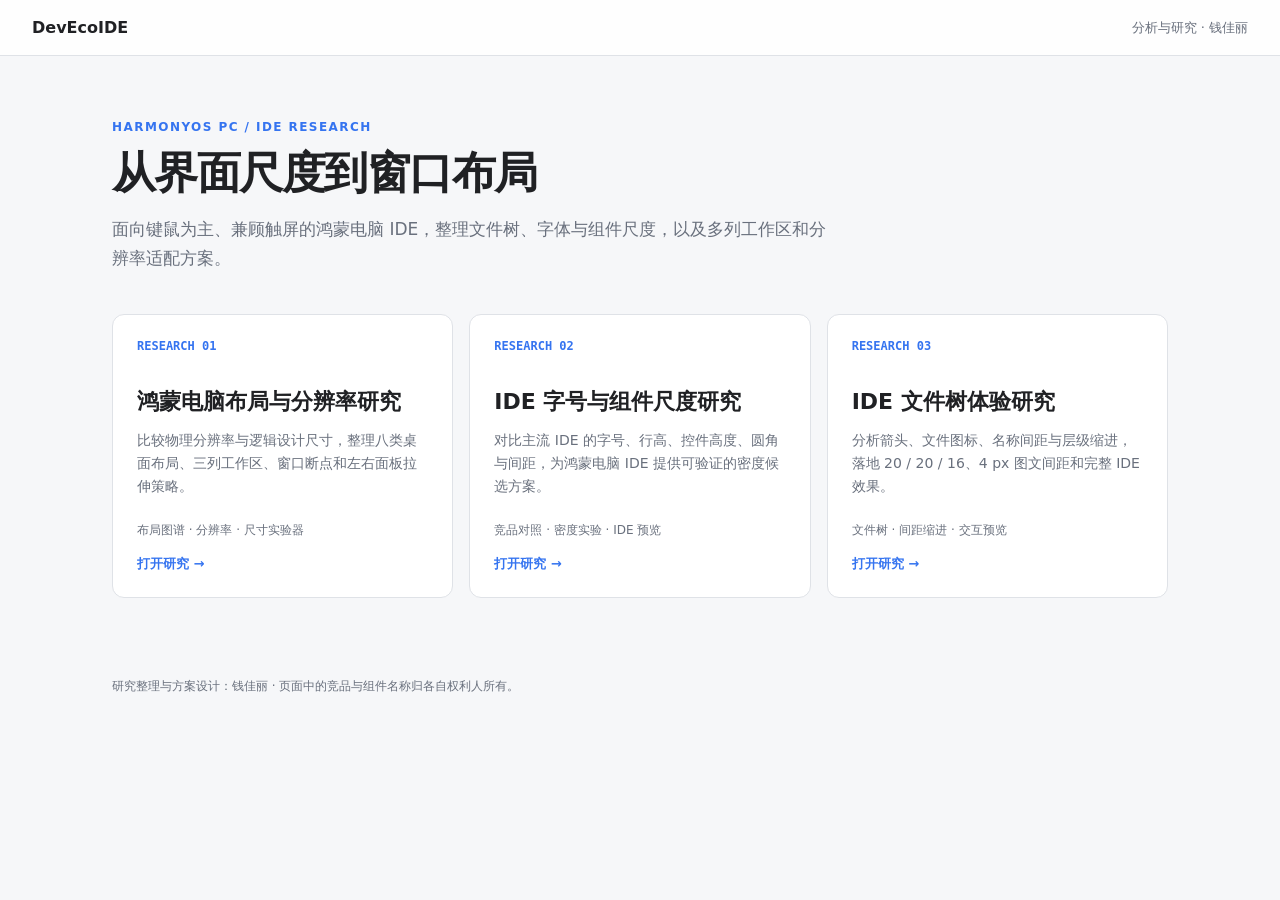
==== index.html @ 53802505 "Add HarmonyOS PC IDE research materials" ====
<!doctype html>
<html lang="zh-CN">
<head>
  <meta charset="utf-8">
  <meta name="viewport" content="width=device-width, initial-scale=1">
  <meta name="description" content="钱佳丽的鸿蒙电脑 IDE 体验与布局研究。">
  <title>DevEcoIDE · 分析与研究</title>
  <style>
    :root{color-scheme:light;--bg:#f6f7f9;--surface:#fff;--text:#202124;--muted:#69707d;--line:#dfe2e7;--blue:#3574f0;--soft:#eaf1ff}
    *{box-sizing:border-box}body{margin:0;background:var(--bg);color:var(--text);font-family:"HarmonyOS Sans SC","PingFang SC",system-ui,sans-serif}
    header{height:56px;display:flex;align-items:center;justify-content:space-between;padding:0 32px;border-bottom:1px solid var(--line);background:rgba(255,255,255,.92);position:sticky;top:0;z-index:2}
    header strong{font-size:16px}header span{font-size:13px;color:var(--muted)}
    main{max-width:1120px;margin:auto;padding:64px 32px 80px}.eyebrow{font-size:12px;letter-spacing:.12em;color:var(--blue);font-weight:700}
    h1{font-size:44px;line-height:1.15;margin:14px 0 16px;letter-spacing:-.035em}.lead{max-width:720px;font-size:17px;line-height:1.75;color:var(--muted);margin:0 0 40px}
    .grid{display:grid;grid-template-columns:repeat(3,minmax(0,1fr));gap:16px}.card{display:flex;min-height:280px;flex-direction:column;padding:24px;border:1px solid var(--line);border-radius:12px;background:var(--surface);text-decoration:none;color:inherit;transition:.18s ease}
    .card:hover{border-color:#9dbaf7;box-shadow:0 12px 30px rgba(33,44,67,.09);transform:translateY(-2px)}.num{font:600 12px/1.2 ui-monospace,monospace;color:var(--blue)}
    h2{font-size:22px;line-height:1.35;margin:34px 0 12px}.card p{font-size:14px;line-height:1.65;color:var(--muted);margin:0}.meta{margin-top:auto;padding-top:24px;font-size:12px;color:var(--muted)}.open{display:inline-flex;margin-top:16px;color:var(--blue);font-weight:600;font-size:13px}
    footer{max-width:1120px;margin:auto;padding:0 32px 32px;color:var(--muted);font-size:12px}
    @media(max-width:820px){header{padding:0 20px}main{padding:44px 20px 64px}h1{font-size:34px}.grid{grid-template-columns:1fr}.card{min-height:220px}footer{padding:0 20px 28px}}
  </style>
</head>
<body>
  <header><strong>DevEcoIDE</strong><span>分析与研究 · 钱佳丽</span></header>
  <main>
    <div class="eyebrow">HARMONYOS PC / IDE RESEARCH</div>
    <h1>从界面尺度到窗口布局</h1>
    <p class="lead">面向键鼠为主、兼顾触屏的鸿蒙电脑 IDE，整理文件树、字体与组件尺度，以及多列工作区和分辨率适配方案。</p>
    <section class="grid" aria-label="研究材料">
      <a class="card" href="analysis/harmony-desktop-layouts/index.html">
        <span class="num">RESEARCH 01</span><h2>鸿蒙电脑布局与分辨率研究</h2>
        <p>比较物理分辨率与逻辑设计尺寸，整理八类桌面布局、三列工作区、窗口断点和左右面板拉伸策略。</p>
        <span class="meta">布局图谱 · 分辨率 · 尺寸实验器</span><span class="open">打开研究 →</span>
      </a>
      <a class="card" href="analysis/ide-typography-components/index.html">
        <span class="num">RESEARCH 02</span><h2>IDE 字号与组件尺度研究</h2>
        <p>对比主流 IDE 的字号、行高、控件高度、圆角与间距，为鸿蒙电脑 IDE 提供可验证的密度候选方案。</p>
        <span class="meta">竞品对照 · 密度实验 · IDE 预览</span><span class="open">打开研究 →</span>
      </a>
      <a class="card" href="analysis/ide-tree-lab/index.html">
        <span class="num">RESEARCH 03</span><h2>IDE 文件树体验研究</h2>
        <p>分析箭头、文件图标、名称间距与层级缩进，落地 20 / 20 / 16、4 px 图文间距和完整 IDE 效果。</p>
        <span class="meta">文件树 · 间距缩进 · 交互预览</span><span class="open">打开研究 →</span>
      </a>
    </section>
  </main>
  <footer>研究整理与方案设计：钱佳丽 · 页面中的竞品与组件名称归各自权利人所有。</footer>
</body>
</html>
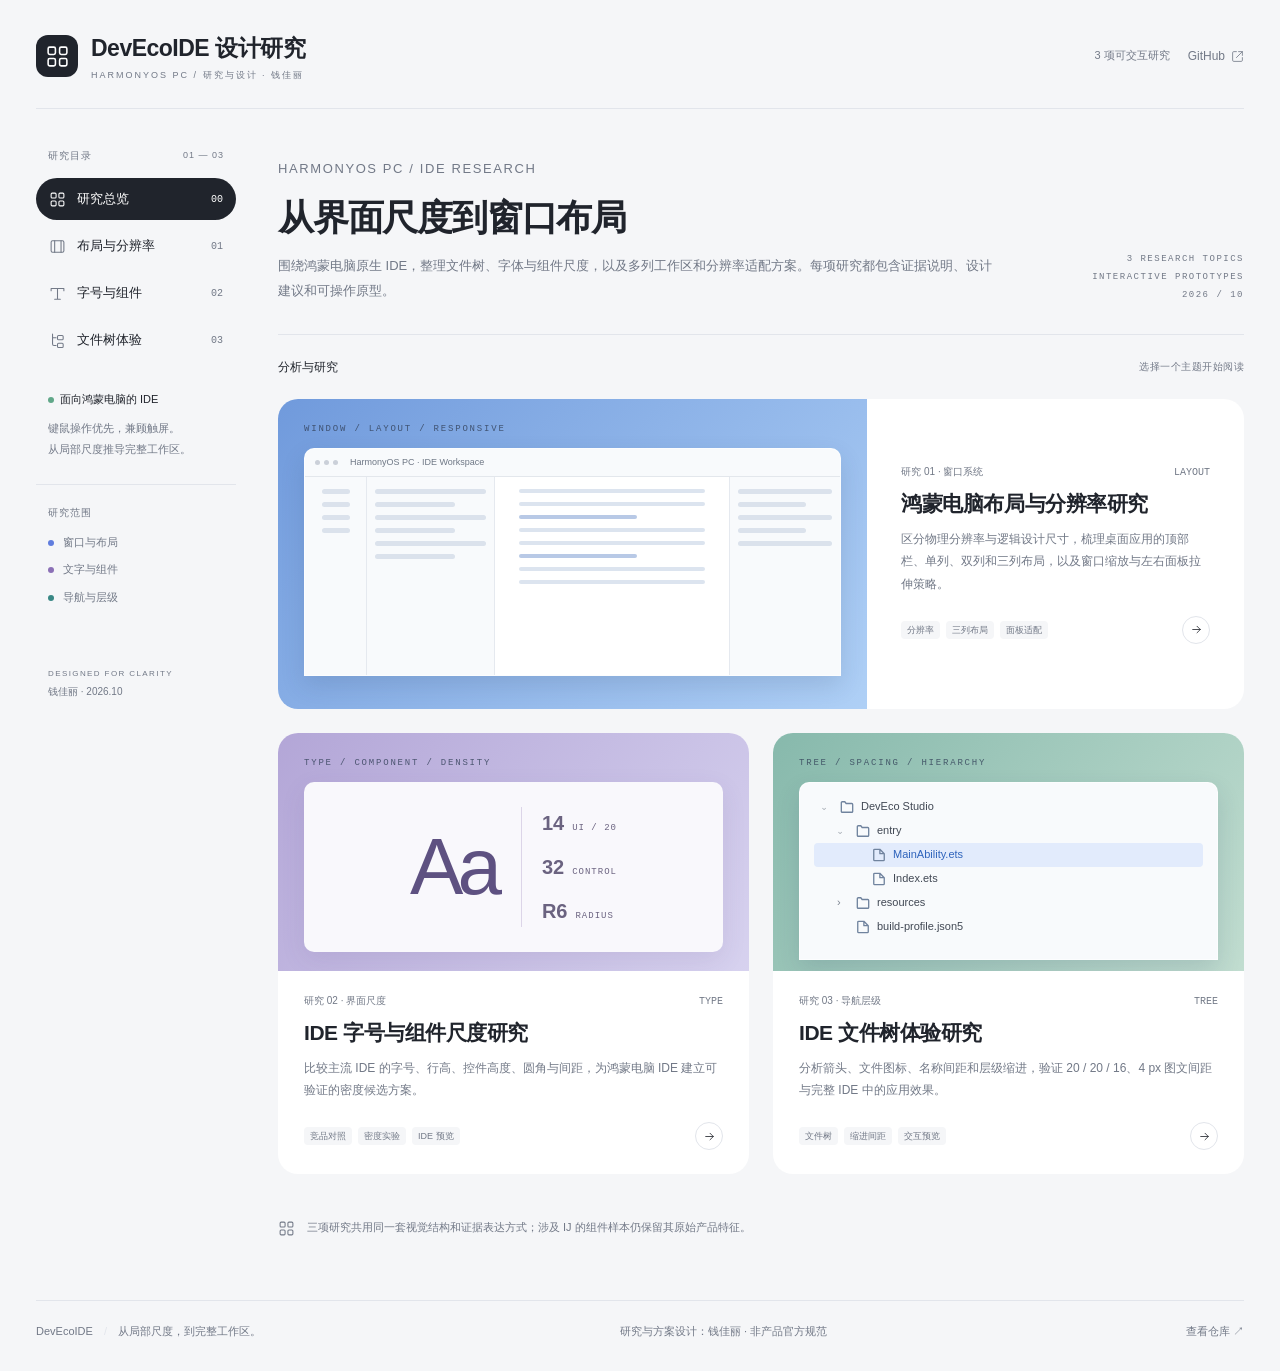
==== commit 96aa1e7f: "Unify research portal with Tree Lab visual style" ====
--- a/index.html
+++ b/index.html
@@ -2,47 +2,81 @@
 <html lang="zh-CN">
 <head>
   <meta charset="utf-8">
-  <meta name="viewport" content="width=device-width, initial-scale=1">
-  <meta name="description" content="钱佳丽的鸿蒙电脑 IDE 体验与布局研究。">
-  <title>DevEcoIDE · 分析与研究</title>
+  <meta name="viewport" content="width=device-width,initial-scale=1">
+  <meta name="description" content="钱佳丽的鸿蒙电脑 IDE 体验、界面尺度与窗口布局研究。">
+  <meta name="author" content="钱佳丽">
+  <meta name="theme-color" content="#f5f6f8">
+  <title>DevEcoIDE · 从界面尺度到窗口布局</title>
+  <link rel="icon" href="analysis/ide-tree-lab/assets/favicon.svg" type="image/svg+xml">
   <style>
-    :root{color-scheme:light;--bg:#f6f7f9;--surface:#fff;--text:#202124;--muted:#69707d;--line:#dfe2e7;--blue:#3574f0;--soft:#eaf1ff}
-    *{box-sizing:border-box}body{margin:0;background:var(--bg);color:var(--text);font-family:"HarmonyOS Sans SC","PingFang SC",system-ui,sans-serif}
-    header{height:56px;display:flex;align-items:center;justify-content:space-between;padding:0 32px;border-bottom:1px solid var(--line);background:rgba(255,255,255,.92);position:sticky;top:0;z-index:2}
-    header strong{font-size:16px}header span{font-size:13px;color:var(--muted)}
-    main{max-width:1120px;margin:auto;padding:64px 32px 80px}.eyebrow{font-size:12px;letter-spacing:.12em;color:var(--blue);font-weight:700}
-    h1{font-size:44px;line-height:1.15;margin:14px 0 16px;letter-spacing:-.035em}.lead{max-width:720px;font-size:17px;line-height:1.75;color:var(--muted);margin:0 0 40px}
-    .grid{display:grid;grid-template-columns:repeat(3,minmax(0,1fr));gap:16px}.card{display:flex;min-height:280px;flex-direction:column;padding:24px;border:1px solid var(--line);border-radius:12px;background:var(--surface);text-decoration:none;color:inherit;transition:.18s ease}
-    .card:hover{border-color:#9dbaf7;box-shadow:0 12px 30px rgba(33,44,67,.09);transform:translateY(-2px)}.num{font:600 12px/1.2 ui-monospace,monospace;color:var(--blue)}
-    h2{font-size:22px;line-height:1.35;margin:34px 0 12px}.card p{font-size:14px;line-height:1.65;color:var(--muted);margin:0}.meta{margin-top:auto;padding-top:24px;font-size:12px;color:var(--muted)}.open{display:inline-flex;margin-top:16px;color:var(--blue);font-weight:600;font-size:13px}
-    footer{max-width:1120px;margin:auto;padding:0 32px 32px;color:var(--muted);font-size:12px}
-    @media(max-width:820px){header{padding:0 20px}main{padding:44px 20px 64px}h1{font-size:34px}.grid{grid-template-columns:1fr}.card{min-height:220px}footer{padding:0 20px 28px}}
+    :root{color-scheme:light;--bg:#f5f6f8;--surface:#fff;--ink:#20242c;--muted:#727987;--line:#e2e5eb;--hover:#eceef3;--accent:#2f69dc;--accent-soft:#e9f0ff;--shadow:0 12px 36px #20335412;--radius:20px;font-family:Inter,-apple-system,BlinkMacSystemFont,"Segoe UI","PingFang SC","Microsoft YaHei",sans-serif;font-size:14px;line-height:1.6}
+    *{box-sizing:border-box}html{scroll-behavior:smooth}body{margin:0;background:var(--bg);color:var(--ink);-webkit-font-smoothing:antialiased}a{color:inherit;text-decoration:none}h1,h2,p{margin:0}svg{width:18px;height:18px;fill:none;stroke:currentColor;stroke-width:1.5;stroke-linecap:round;stroke-linejoin:round}a:focus-visible{outline:3px solid var(--accent);outline-offset:3px}.skip{position:fixed;left:16px;top:-60px;z-index:20;background:var(--ink);color:var(--surface);padding:10px 14px;border-radius:8px}.skip:focus{top:12px}
+    .page{max-width:1540px;margin:auto;padding:0 36px}.masthead{display:flex;align-items:center;justify-content:space-between;gap:20px;padding:30px 0 26px;border-bottom:1px solid var(--line)}.brand{display:flex;align-items:center;gap:13px;font-size:23px;font-weight:650;letter-spacing:-.5px}.brand-icon{width:42px;height:42px;background:var(--ink);color:var(--surface);display:grid;place-items:center;border-radius:12px}.brand-icon svg{width:25px;height:25px}.brand small{display:block;font-size:9px;letter-spacing:2px;font-weight:500;color:var(--muted);margin-top:1px}.mast-actions{display:flex;align-items:center;gap:18px}.mast-actions span{color:var(--muted);font-size:11px}.github-link{display:flex;align-items:center;gap:6px;color:var(--muted);font-size:12px}.github-link:hover{color:var(--ink)}.github-link svg{width:13px;height:13px}
+    .layout{display:grid;grid-template-columns:200px minmax(0,1fr);gap:42px;margin-top:36px;min-height:calc(100vh - 220px)}.sidebar{position:sticky;top:28px;align-self:start;padding-top:3px}.nav-label{display:flex;justify-content:space-between;color:var(--muted);font-size:10px;letter-spacing:1px;font-weight:500;padding:0 12px;margin-bottom:14px}.nav-label span{font-size:9px}.nav{display:flex;flex-direction:column;gap:5px}.nav-item{display:flex;align-items:center;gap:11px;min-height:42px;padding:10px 13px;border-radius:100px;font-size:13px}.nav-item svg{width:17px;height:17px;color:var(--muted)}.nav-item span{flex:1}.nav-item small{font:10px ui-monospace,SFMono-Regular,monospace;color:var(--muted)}.nav-item:hover{background:var(--hover)}.nav-item.active{background:var(--ink);color:var(--surface)}.nav-item.active svg,.nav-item.active small{color:inherit}.sidebar-note{margin:30px 12px 24px;font-size:11px;font-weight:500}.little-dot{display:inline-block;width:6px;height:6px;background:#60a789;border-radius:50%;margin-right:6px}.sidebar-note p{color:var(--muted);font-size:11px;font-weight:400;line-height:1.9;margin-top:9px}.legend{border-top:1px solid var(--line);padding:20px 12px;display:flex;flex-direction:column;gap:10px;color:var(--muted);font-size:11px}.legend .nav-label{padding:0;margin-bottom:3px}.dot{display:inline-block;width:6px;height:6px;border-radius:50%;margin-right:9px}.dot.layout-dot{background:#607dde}.dot.type-dot{background:#8b70b6}.dot.tree-dot{background:#388784}.sidebar-bottom{margin:40px 12px 0;font-size:8px;letter-spacing:1.4px;color:var(--muted);line-height:2}.sidebar-bottom span{letter-spacing:0;font-size:10px}
+    main{min-width:0}.intro{display:flex;align-items:flex-end;justify-content:space-between;gap:28px;margin-bottom:30px}.eyebrow{font-size:10px;letter-spacing:1.6px;color:var(--muted);font-weight:500;margin-bottom:12px}.intro h1{font-size:36px;line-height:1.35;font-weight:650;letter-spacing:-1.2px}.intro p{max-width:720px;margin-top:12px;color:var(--muted);font-size:13px;line-height:1.9}.intro-mark{color:var(--muted);font:9px/2 ui-monospace,SFMono-Regular,monospace;letter-spacing:1.5px;text-align:right;white-space:nowrap}.explore-bar{display:flex;align-items:center;justify-content:space-between;gap:16px;padding-top:23px;margin-bottom:22px;border-top:1px solid var(--line)}.explore-bar strong{font-size:12px;font-weight:550}.explore-bar span{color:var(--muted);font-size:10px;letter-spacing:.5px}
+    .catalog{display:grid;grid-template-columns:repeat(2,minmax(0,1fr));gap:24px}.research-card{display:flex;flex-direction:column;overflow:hidden;border-radius:var(--radius);background:var(--surface);transition:transform .2s,box-shadow .2s}.research-card:hover{transform:translateY(-4px);box-shadow:var(--shadow)}.research-card:first-child{grid-column:1/-1;display:grid;grid-template-columns:minmax(0,1.22fr) minmax(340px,.78fr)}.research-card:first-child .card-visual{height:auto;min-height:310px}.research-card:first-child .card-body{display:flex;flex-direction:column;justify-content:center;padding:34px}.card-visual{height:238px;padding:25px 26px 0;overflow:hidden;position:relative;color:#324058}.card-visual.blue{background:linear-gradient(135deg,#709adc,#afd0f6)}.card-visual.lilac{background:linear-gradient(130deg,#b3a6d7,#d7d2ef)}.card-visual.mint{background:linear-gradient(130deg,#87b9ac,#c1ddd0)}.visual-eyebrow{font:9px ui-monospace,SFMono-Regular,monospace;letter-spacing:1.8px;margin-bottom:14px;opacity:.8}.card-body{padding:22px 26px 24px}.card-meta{display:flex;justify-content:space-between;align-items:center;color:var(--muted);font-size:10px;margin-bottom:8px}.card-meta b{font:500 10px ui-monospace,SFMono-Regular,monospace}.card-body h2{font-size:21px;line-height:1.5;font-weight:600;letter-spacing:-.45px}.card-body p{max-width:440px;margin-top:8px;color:var(--muted);font-size:12px;line-height:1.9}.card-bottom{display:flex;justify-content:space-between;align-items:center;gap:8px;margin-top:20px}.tags{display:flex;gap:6px;flex-wrap:wrap}.tag{padding:2px 6px;border-radius:4px;background:var(--bg);color:var(--muted);font-size:9px}.card-arrow{width:28px;height:28px;border:1px solid var(--line);border-radius:50%;display:grid;place-items:center}.card-arrow svg{width:13px;height:13px}.research-card:hover .card-arrow{background:var(--ink);border-color:var(--ink);color:var(--surface)}
+    .mini-window{height:228px;margin-top:8px;border:1px solid #ffffffa8;border-radius:10px 10px 0 0;background:#f8fafc;box-shadow:0 10px 25px #25385c24;overflow:hidden;color:#414854}.mini-top{height:28px;display:flex;align-items:center;gap:4px;padding:0 10px;border-bottom:1px solid #e3e7ec;font-size:9px}.mini-top i{width:5px;height:5px;border-radius:50%;background:#cbd0d9}.mini-top span{margin-left:8px;color:#6e7785}.layout-preview{display:grid;grid-template-columns:62px 128px 1fr 110px;height:199px}.layout-preview>div{border-right:1px solid #e5e9ef;padding:12px 8px}.layout-preview>div:last-child{border:0}.rail-lines i,.panel-lines i{display:block;height:5px;margin-bottom:8px;border-radius:3px;background:#dbe2ec}.rail-lines i{width:28px;margin-left:auto;margin-right:auto}.panel-lines i:nth-child(2n){width:72%}.editor-lines{background:#fff}.editor-lines i{display:block;height:4px;margin:0 16px 9px;border-radius:2px;background:#dce4ef}.editor-lines i:nth-child(3n){width:54%;background:#b8c9e6}.type-preview{height:170px;display:flex;align-items:center;justify-content:center;gap:25px;border-radius:10px;background:#f9f8fc;box-shadow:0 8px 24px #56497c1a}.type-letter{color:#5e5181;font-size:80px;font-weight:450;line-height:1;letter-spacing:-6px}.type-side{display:flex;flex-direction:column;gap:12px;padding-left:20px;border-left:1px solid #dcd5e8;color:#6b6380}.type-side div{display:flex;align-items:baseline;gap:8px}.type-side strong{font-size:20px}.type-side small{font:9px ui-monospace,monospace;letter-spacing:1px}.tree-preview{height:178px;padding:12px 14px;border:1px solid #ffffffa8;border-radius:10px 10px 0 0;background:#f8fafc;box-shadow:0 10px 25px #25385c24;color:#414854;font-size:11px}.tree-row{display:flex;align-items:center;gap:6px;height:24px;padding:0 7px;border-radius:4px}.tree-row.depth-1{padding-left:23px}.tree-row.depth-2{padding-left:39px}.tree-row.selected{background:#e2ebfc;color:#2f64bc}.chev{width:12px;color:#7c8490}.file-icon{width:16px;height:16px;display:grid;place-items:center;color:#70839e}.file-icon svg{width:14px;height:14px}
+    .overview-foot{display:flex;align-items:center;gap:12px;margin-top:26px;padding:18px 0;color:var(--muted);font-size:11px;line-height:1.8}.overview-foot svg{width:17px;height:17px}footer{display:flex;align-items:center;justify-content:space-between;gap:24px;margin-top:44px;padding:22px 0 30px;border-top:1px solid var(--line);color:var(--muted);font-size:11px}.footer-slash{margin:0 8px;color:var(--line)}footer a:hover{color:var(--ink)}
+    @media(max-width:1000px){.research-card:first-child{grid-template-columns:1fr}.research-card:first-child .card-visual{min-height:270px}.research-card:first-child .card-body{padding:26px}}
+    @media(max-width:900px){.page{padding:0 20px}.layout{grid-template-columns:1fr;margin-top:28px}.sidebar{display:none}.catalog{grid-template-columns:1fr}.research-card:first-child{grid-column:auto}.intro-mark{display:none}}
+    @media(max-width:640px){.masthead{padding:18px 0}.brand{font-size:17px}.brand-icon{width:36px;height:36px;border-radius:10px}.mast-actions span{display:none}.layout{margin-top:24px}.intro h1{font-size:29px}.intro p{font-size:12px}.research-card:first-child .card-visual{min-height:230px}.layout-preview{grid-template-columns:42px 90px 1fr}.layout-preview>div:last-child{display:none}.card-visual{height:220px;padding:22px 20px 0}.card-body,.research-card:first-child .card-body{padding:20px}.catalog{gap:18px}footer{flex-direction:column;align-items:flex-start;gap:8px}}
+    @media(prefers-reduced-motion:reduce){html{scroll-behavior:auto}.research-card{transition:none}}
   </style>
 </head>
 <body>
-  <header><strong>DevEcoIDE</strong><span>分析与研究 · 钱佳丽</span></header>
-  <main>
-    <div class="eyebrow">HARMONYOS PC / IDE RESEARCH</div>
-    <h1>从界面尺度到窗口布局</h1>
-    <p class="lead">面向键鼠为主、兼顾触屏的鸿蒙电脑 IDE，整理文件树、字体与组件尺度，以及多列工作区和分辨率适配方案。</p>
-    <section class="grid" aria-label="研究材料">
-      <a class="card" href="analysis/harmony-desktop-layouts/index.html">
-        <span class="num">RESEARCH 01</span><h2>鸿蒙电脑布局与分辨率研究</h2>
-        <p>比较物理分辨率与逻辑设计尺寸，整理八类桌面布局、三列工作区、窗口断点和左右面板拉伸策略。</p>
-        <span class="meta">布局图谱 · 分辨率 · 尺寸实验器</span><span class="open">打开研究 →</span>
-      </a>
-      <a class="card" href="analysis/ide-typography-components/index.html">
-        <span class="num">RESEARCH 02</span><h2>IDE 字号与组件尺度研究</h2>
-        <p>对比主流 IDE 的字号、行高、控件高度、圆角与间距，为鸿蒙电脑 IDE 提供可验证的密度候选方案。</p>
-        <span class="meta">竞品对照 · 密度实验 · IDE 预览</span><span class="open">打开研究 →</span>
-      </a>
-      <a class="card" href="analysis/ide-tree-lab/index.html">
-        <span class="num">RESEARCH 03</span><h2>IDE 文件树体验研究</h2>
-        <p>分析箭头、文件图标、名称间距与层级缩进，落地 20 / 20 / 16、4 px 图文间距和完整 IDE 效果。</p>
-        <span class="meta">文件树 · 间距缩进 · 交互预览</span><span class="open">打开研究 →</span>
-      </a>
-    </section>
-  </main>
-  <footer>研究整理与方案设计：钱佳丽 · 页面中的竞品与组件名称归各自权利人所有。</footer>
+  <a class="skip" href="#analysis">跳至研究内容</a>
+  <svg width="0" height="0" aria-hidden="true" style="position:absolute"><defs>
+    <symbol id="i-grid" viewBox="0 0 24 24"><rect x="3" y="3" width="7" height="7" rx="1.5"/><rect x="14" y="3" width="7" height="7" rx="1.5"/><rect x="3" y="14" width="7" height="7" rx="1.5"/><rect x="14" y="14" width="7" height="7" rx="1.5"/></symbol>
+    <symbol id="i-layout" viewBox="0 0 24 24"><rect x="3" y="4" width="18" height="16" rx="2"/><path d="M8 4v16m9-16v16"/></symbol>
+    <symbol id="i-type" viewBox="0 0 24 24"><path d="M3 5h18M12 5v15M8 20h8M3 5v3M21 5v3"/></symbol>
+    <symbol id="i-tree" viewBox="0 0 24 24"><path d="M5 3v14a2 2 0 0 0 2 2h3M5 8h5"/><rect x="12" y="5" width="8" height="6" rx="1.5"/><rect x="12" y="16" width="8" height="6" rx="1.5"/></symbol>
+    <symbol id="i-arrow" viewBox="0 0 24 24"><path d="M5 12h14m-6-6 6 6-6 6"/></symbol>
+    <symbol id="i-external" viewBox="0 0 24 24"><path d="M14 3h7v7m0-7L10 14M10 3H5a2 2 0 0 0-2 2v14a2 2 0 0 0 2 2h14a2 2 0 0 0 2-2v-5"/></symbol>
+    <symbol id="i-folder" viewBox="0 0 16 16"><path d="M1.5 4V3a1 1 0 0 1 1-1h3l1.5 2h6.5a1 1 0 0 1 1 1v8a1 1 0 0 1-1 1h-11a1 1 0 0 1-1-1Z"/></symbol>
+    <symbol id="i-file" viewBox="0 0 16 16"><path d="M9 1.5H3a1 1 0 0 0-1 1v11a1 1 0 0 0 1 1h10a1 1 0 0 0 1-1V6.5Zm0 0v5h5"/></symbol>
+  </defs></svg>
+  <div class="page">
+    <header class="masthead">
+      <a class="brand" href="#analysis" aria-label="DevEcoIDE 研究首页"><span class="brand-icon"><svg><use href="#i-grid"/></svg></span><span>DevEcoIDE 设计研究<small>HARMONYOS PC / 研究与设计 · 钱佳丽</small></span></a>
+      <div class="mast-actions"><span>3 项可交互研究</span><a class="github-link" href="https://github.com/qianjiali1202-create/DevEcoIDE" target="_blank" rel="noopener noreferrer">GitHub <svg><use href="#i-external"/></svg></a></div>
+    </header>
+    <div class="layout">
+      <aside class="sidebar">
+        <div class="nav-label">研究目录 <span>01 — 03</span></div>
+        <nav class="nav" aria-label="研究目录">
+          <a class="nav-item active" href="#analysis"><svg><use href="#i-grid"/></svg><span>研究总览</span><small>00</small></a>
+          <a class="nav-item" href="analysis/harmony-desktop-layouts/index.html"><svg><use href="#i-layout"/></svg><span>布局与分辨率</span><small>01</small></a>
+          <a class="nav-item" href="analysis/ide-typography-components/index.html"><svg><use href="#i-type"/></svg><span>字号与组件</span><small>02</small></a>
+          <a class="nav-item" href="analysis/ide-tree-lab/index.html"><svg><use href="#i-tree"/></svg><span>文件树体验</span><small>03</small></a>
+        </nav>
+        <div class="sidebar-note"><span class="little-dot"></span>面向鸿蒙电脑的 IDE<p>键鼠操作优先，兼顾触屏。<br>从局部尺度推导完整工作区。</p></div>
+        <div class="legend"><div class="nav-label">研究范围</div><span><i class="dot layout-dot"></i>窗口与布局</span><span><i class="dot type-dot"></i>文字与组件</span><span><i class="dot tree-dot"></i>导航与层级</span></div>
+        <div class="sidebar-bottom">DESIGNED FOR CLARITY<br><span>钱佳丽 · 2026.10</span></div>
+      </aside>
+      <main id="analysis" tabindex="-1">
+        <section class="intro">
+          <div><p class="eyebrow">HARMONYOS PC / IDE RESEARCH</p><h1>从界面尺度到窗口布局</h1><p>围绕鸿蒙电脑原生 IDE，整理文件树、字体与组件尺度，以及多列工作区和分辨率适配方案。每项研究都包含证据说明、设计建议和可操作原型。</p></div>
+          <div class="intro-mark">3 RESEARCH TOPICS<br>INTERACTIVE PROTOTYPES<br>2026 / 10</div>
+        </section>
+        <div class="explore-bar"><strong>分析与研究</strong><span>选择一个主题开始阅读</span></div>
+        <section class="catalog" aria-label="研究材料">
+          <a class="research-card" href="analysis/harmony-desktop-layouts/index.html">
+            <div class="card-visual blue"><div class="visual-eyebrow">WINDOW / LAYOUT / RESPONSIVE</div><div class="mini-window"><div class="mini-top"><i></i><i></i><i></i><span>HarmonyOS PC · IDE Workspace</span></div><div class="layout-preview"><div class="rail-lines"><i></i><i></i><i></i><i></i></div><div class="panel-lines"><i></i><i></i><i></i><i></i><i></i><i></i></div><div class="editor-lines"><i></i><i></i><i></i><i></i><i></i><i></i><i></i><i></i></div><div class="panel-lines"><i></i><i></i><i></i><i></i><i></i></div></div></div></div>
+            <div class="card-body"><div class="card-meta"><span>研究 01 · 窗口系统</span><b>LAYOUT</b></div><h2>鸿蒙电脑布局与分辨率研究</h2><p>区分物理分辨率与逻辑设计尺寸，梳理桌面应用的顶部栏、单列、双列和三列布局，以及窗口缩放与左右面板拉伸策略。</p><div class="card-bottom"><div class="tags"><span class="tag">分辨率</span><span class="tag">三列布局</span><span class="tag">面板适配</span></div><span class="card-arrow"><svg><use href="#i-arrow"/></svg></span></div></div>
+          </a>
+          <a class="research-card" href="analysis/ide-typography-components/index.html">
+            <div class="card-visual lilac"><div class="visual-eyebrow">TYPE / COMPONENT / DENSITY</div><div class="type-preview"><div class="type-letter">Aa</div><div class="type-side"><div><strong>14</strong><small>UI / 20</small></div><div><strong>32</strong><small>CONTROL</small></div><div><strong>R6</strong><small>RADIUS</small></div></div></div></div>
+            <div class="card-body"><div class="card-meta"><span>研究 02 · 界面尺度</span><b>TYPE</b></div><h2>IDE 字号与组件尺度研究</h2><p>比较主流 IDE 的字号、行高、控件高度、圆角与间距，为鸿蒙电脑 IDE 建立可验证的密度候选方案。</p><div class="card-bottom"><div class="tags"><span class="tag">竞品对照</span><span class="tag">密度实验</span><span class="tag">IDE 预览</span></div><span class="card-arrow"><svg><use href="#i-arrow"/></svg></span></div></div>
+          </a>
+          <a class="research-card" href="analysis/ide-tree-lab/index.html">
+            <div class="card-visual mint"><div class="visual-eyebrow">TREE / SPACING / HIERARCHY</div><div class="tree-preview"><div class="tree-row"><span class="chev">⌄</span><span class="file-icon"><svg><use href="#i-folder"/></svg></span><span>DevEco Studio</span></div><div class="tree-row depth-1"><span class="chev">⌄</span><span class="file-icon"><svg><use href="#i-folder"/></svg></span><span>entry</span></div><div class="tree-row depth-2 selected"><span class="chev"></span><span class="file-icon"><svg><use href="#i-file"/></svg></span><span>MainAbility.ets</span></div><div class="tree-row depth-2"><span class="chev"></span><span class="file-icon"><svg><use href="#i-file"/></svg></span><span>Index.ets</span></div><div class="tree-row depth-1"><span class="chev">›</span><span class="file-icon"><svg><use href="#i-folder"/></svg></span><span>resources</span></div><div class="tree-row depth-1"><span class="chev"></span><span class="file-icon"><svg><use href="#i-file"/></svg></span><span>build-profile.json5</span></div></div></div>
+            <div class="card-body"><div class="card-meta"><span>研究 03 · 导航层级</span><b>TREE</b></div><h2>IDE 文件树体验研究</h2><p>分析箭头、文件图标、名称间距和层级缩进，验证 20 / 20 / 16、4 px 图文间距与完整 IDE 中的应用效果。</p><div class="card-bottom"><div class="tags"><span class="tag">文件树</span><span class="tag">缩进间距</span><span class="tag">交互预览</span></div><span class="card-arrow"><svg><use href="#i-arrow"/></svg></span></div></div>
+          </a>
+        </section>
+        <div class="overview-foot"><svg><use href="#i-grid"/></svg><span>三项研究共用同一套视觉结构和证据表达方式；涉及 IJ 的组件样本仍保留其原始产品特征。</span></div>
+      </main>
+    </div>
+    <footer><span>DevEcoIDE <span class="footer-slash">/</span> 从局部尺度，到完整工作区。</span><span>研究与方案设计：钱佳丽 · 非产品官方规范</span><a href="https://github.com/qianjiali1202-create/DevEcoIDE">查看仓库 ↗</a></footer>
+  </div>
 </body>
 </html>
